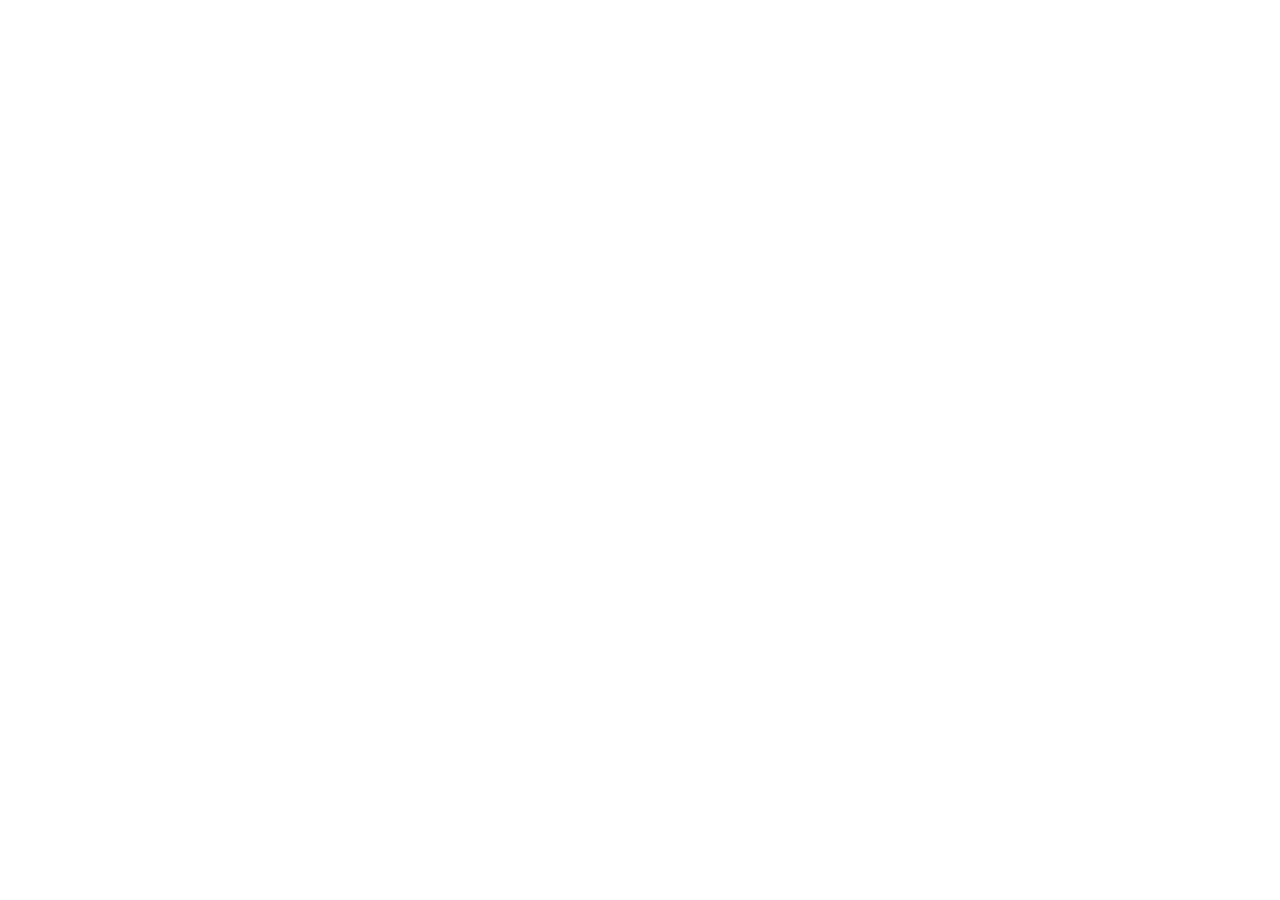
==== main/home.html @ 8ddf6fe3 "ログイン画面" ====
﻿<!DOCTYPE html>
<html lang="ja">
<head>
    <meta charset="UTF-8">
    <title>梟の研究所</title>
    <link rel="stylesheet" href="css/LGN/lgin.css" />
</head>
<body>
    <h1></h1>    
    <script src="js/LGN/lgin.js"></script>
</body>
</html>
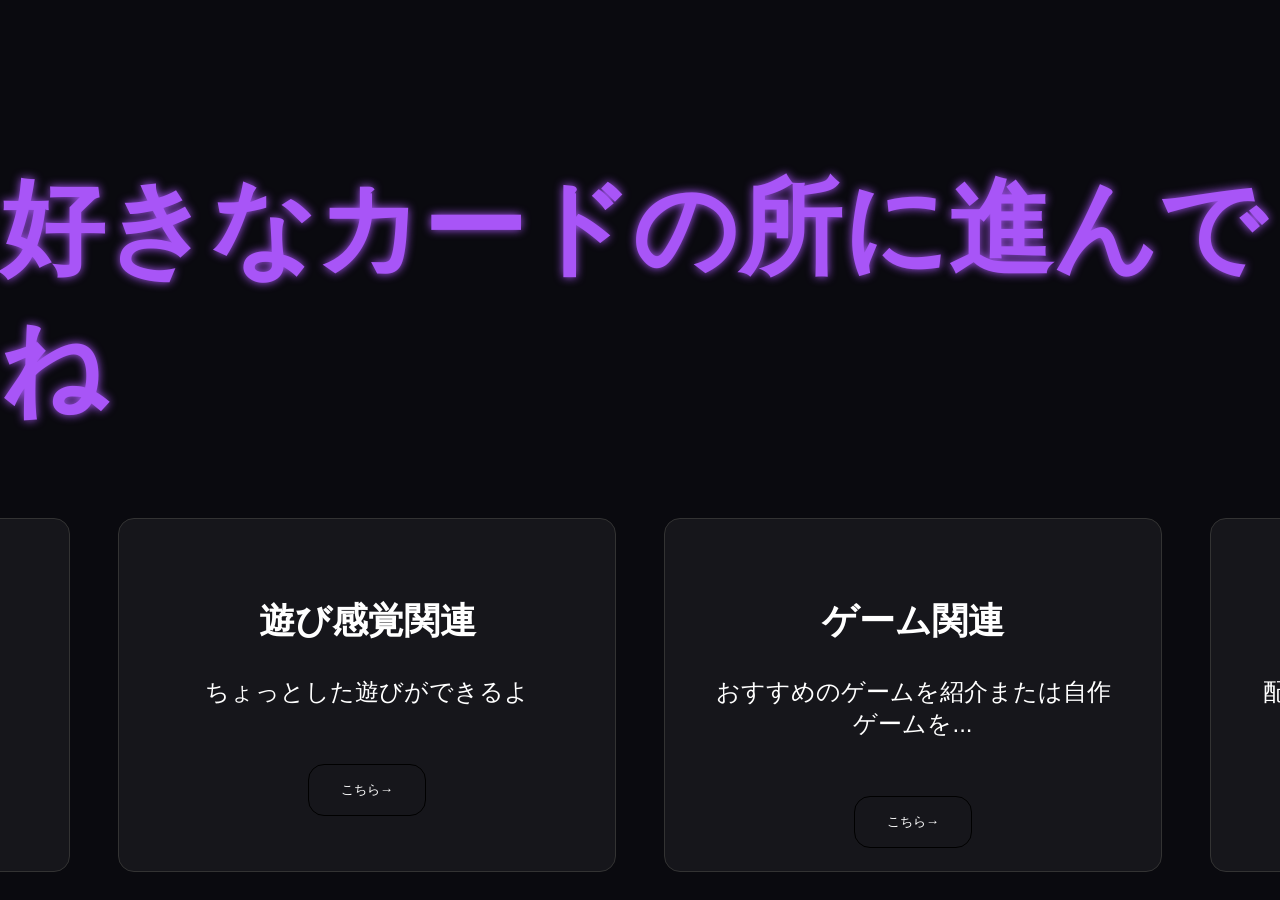
==== commit 0553cd9e: "main画面の作成、loadingの作成、画面遷移時のフラッシュを修正" ====
--- a/main/home.html
+++ b/main/home.html
@@ -3,10 +3,43 @@
 <head>
     <meta charset="UTF-8">
     <title>梟の研究所</title>
-    <link rel="stylesheet" href="css/LGN/lgin.css" />
+    <link rel="stylesheet" href="../css/MAIN/main.css" />
 </head>
 <body>
-    <h1></h1>    
-    <script src="js/LGN/lgin.js"></script>
+    <div class="wrapper">
+        <h1 class="title">好きなカードの所に進んでね</h1>
+
+        <div class="container">
+
+            <!--OBS関連-->
+            <div class="card">
+                <h2>OBS関連</h2>
+                <p>配信に役立つ機能を用意</p>
+                <button>こちら→</button>
+            </div>
+
+            <!--遊び関連-->
+            <div class="card">
+                <h2>遊び感覚関連</h2>
+                <p>ちょっとした遊びができるよ</p>
+                <button>こちら→</button>
+            </div>
+
+            <!--ゲーム関連-->
+            <div class="card">
+                <h2>ゲーム関連</h2>
+                <p>おすすめのゲームを紹介または自作ゲームを...</p>
+                <button>こちら→</button>
+            </div>
+
+            <!--今日のメモ-->
+            <div class="card">
+                <h2>今日のメモ</h2>
+                <p>配信で質問された内容をここに記載するぞ</p>
+                <button>こちら→</button>
+            </div>
+        </div>
+    </div>
+    <script src="../js/MAIN/main.js"></script>
 </body>
 </html>
--- a/css/MAIN/main.css
+++ b/css/MAIN/main.css
@@ -0,0 +1,81 @@
+html, body {
+    background: #0a0a0f;
+}
+body {
+    opacity: 0;
+    animation: fadeIn 0.9s ease forwards;
+    background: url("../../IMG/MAIN.jpg") no-repeat center center;
+    margin: 0;
+    color: #fff;
+    font-family: 'Segoe UI',sans-serif;
+}
+
+/*�z�u�֘A*/
+.wrapper {
+    display: flex;
+    flex-direction: column;
+    justify-content: center;
+    align-items: center;
+    height: 100vh;
+}
+.title {
+    margin-bottom: 50px;
+    margin-top: 10rem;
+    font-size: 6.5rem;
+    color: #a855f7;
+    text-shadow: 0 0 10px #a855f7;
+}
+.container {
+    display:flex;/*������*/
+    justify-content:center;
+    align-items:center;
+    height:100vh;
+    gap:3rem;
+}
+
+
+
+/*�J�[�h�n*/
+.card{
+    background:rgba(255, 255, 255, 0.05);
+    padding:3rem;
+    width:25rem;
+    height:16rem;
+    text-align:center;
+    font-size:1.5rem;
+    border:1px solid #333;
+    border-radius:1rem;
+    transition:0.5s;
+}
+
+/*�z�o�[��*/
+    .card:hover {
+        transform: translateY(-1rem);
+        box-shadow: 0 0 2rem #a855f7;
+        border: 2px solid #000000;
+        background: #a855f7a6
+    }
+
+/*�{�^��*/
+button {
+    margin-top: 2rem;
+    padding: 1rem 2rem;
+    border: 1px solid #000;
+    border-radius:1rem;/*�{����10px*/
+    background: transparent;
+    color: #fff;
+    cursor:pointer;
+    transition:0.3s;
+}
+    button:hover {
+        background: #9651d9d0;
+        border: 3px solid #000;
+        color: black;
+    }
+
+    
+@keyframes fadeIn {
+    to {
+        opacity: 1;
+    }
+}
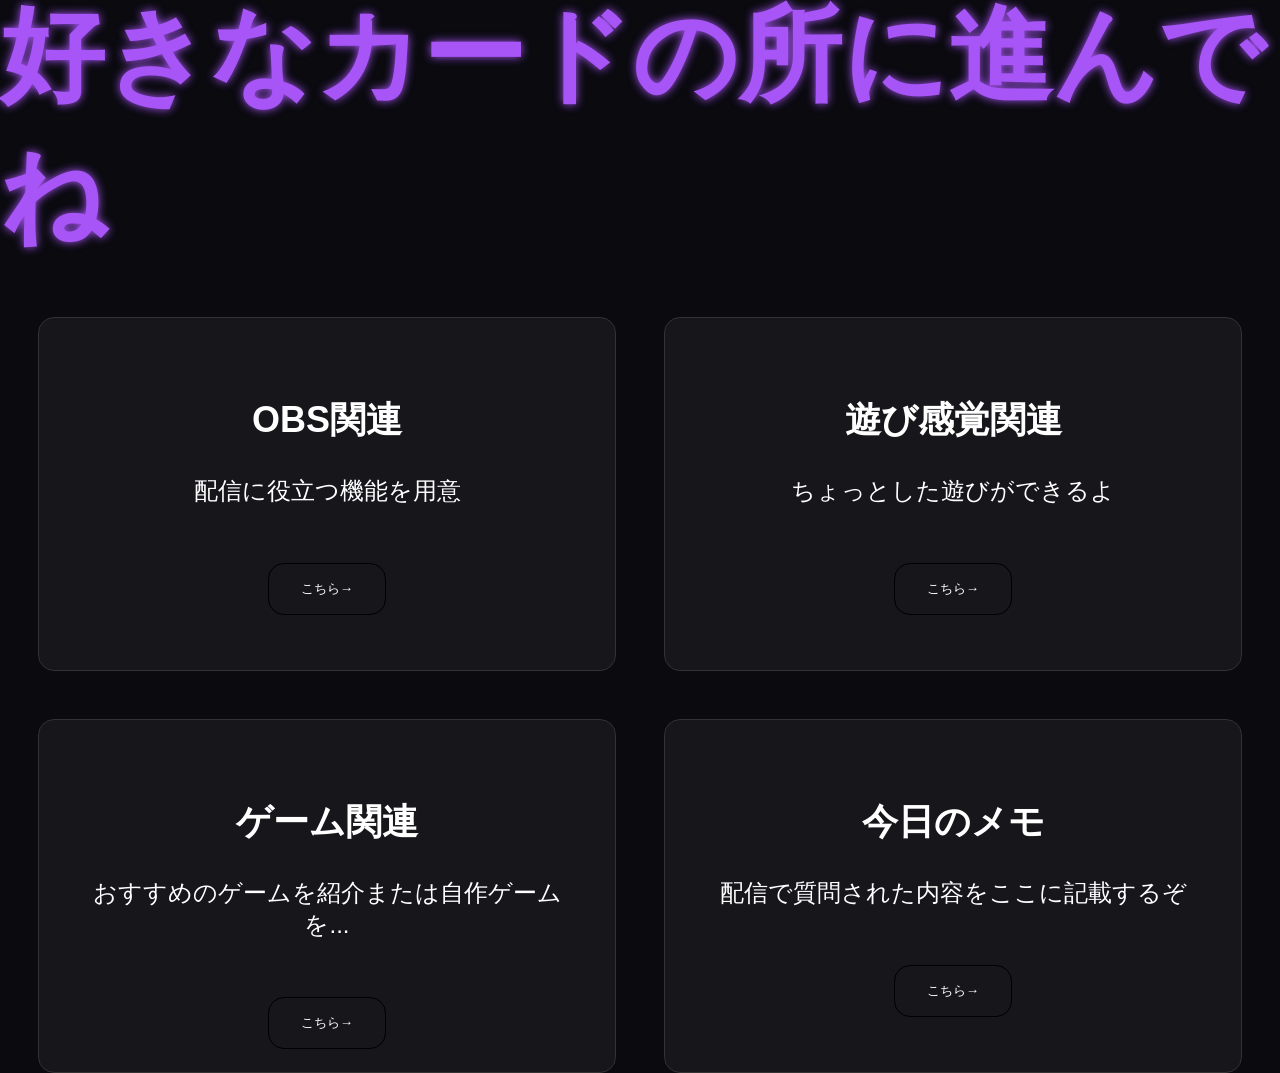
==== commit 50581fcf: "画面サイズ調整" ====
--- a/main/home.html
+++ b/main/home.html
@@ -6,6 +6,7 @@
     <link rel="stylesheet" href="../css/MAIN/main.css" />
 </head>
 <body>
+    <div class="bg"></div>
     <div class="wrapper">
         <h1 class="title">好きなカードの所に進んでね</h1>
 
--- a/css/MAIN/main.css
+++ b/css/MAIN/main.css
@@ -4,12 +4,32 @@
 body {
     opacity: 0;
     animation: fadeIn 0.9s ease forwards;
-    background: url("../../IMG/MAIN.jpg") no-repeat center center;
+/*    background: url("../../IMG/MAIN.jpg") no-repeat center center;
+    background-size: cover;
+    background-attachment: fixed;*/
     margin: 0;
     color: #fff;
     font-family: 'Segoe UI',sans-serif;
 }
 
+
+/* �w�i��p���C���[ */
+.bg {
+    position: fixed; /* ���������d�v */
+    top: 0;
+    left: 0;
+    width: 100%;
+    height: 100%;
+    background: url("../../IMG/MAIN.jpg") no-repeat center center;
+    background-size: cover;
+    z-index: -1; /* �R���e���c�̌�� */
+}
+
+/* �R���e���c�� */
+.wrapper {
+    position: relative;
+    z-index: 1;
+}
 /*�z�u�֘A*/
 .wrapper {
     display: flex;
@@ -26,26 +46,32 @@
     text-shadow: 0 0 10px #a855f7;
 }
 .container {
-    display:flex;/*������*/
-    justify-content:center;
-    align-items:center;
-    height:100vh;
-    gap:3rem;
+    display: flex; /*������*/
+    justify-content: center;
+    align-items: center;
+    height: 100vh;
+    gap: 3rem;
+    flex-wrap: wrap;
+}
+@media (max-width: 768px) {
+    .container {
+        flex-direction: column;
+    }
 }
 
 
-
 /*�J�[�h�n*/
-.card{
-    background:rgba(255, 255, 255, 0.05);
-    padding:3rem;
-    width:25rem;
-    height:16rem;
-    text-align:center;
-    font-size:1.5rem;
-    border:1px solid #333;
-    border-radius:1rem;
-    transition:0.5s;
+.card {
+    background: rgba(255, 255, 255, 0.05);
+    padding: 3rem;
+    width: 30rem;
+    max-width: 90%;
+    height: 16rem;
+    text-align: center;
+    font-size: 1.5rem;
+    border: 1px solid #333;
+    border-radius: 1rem;
+    transition: 0.5s;
 }
 
 /*�z�o�[��*/
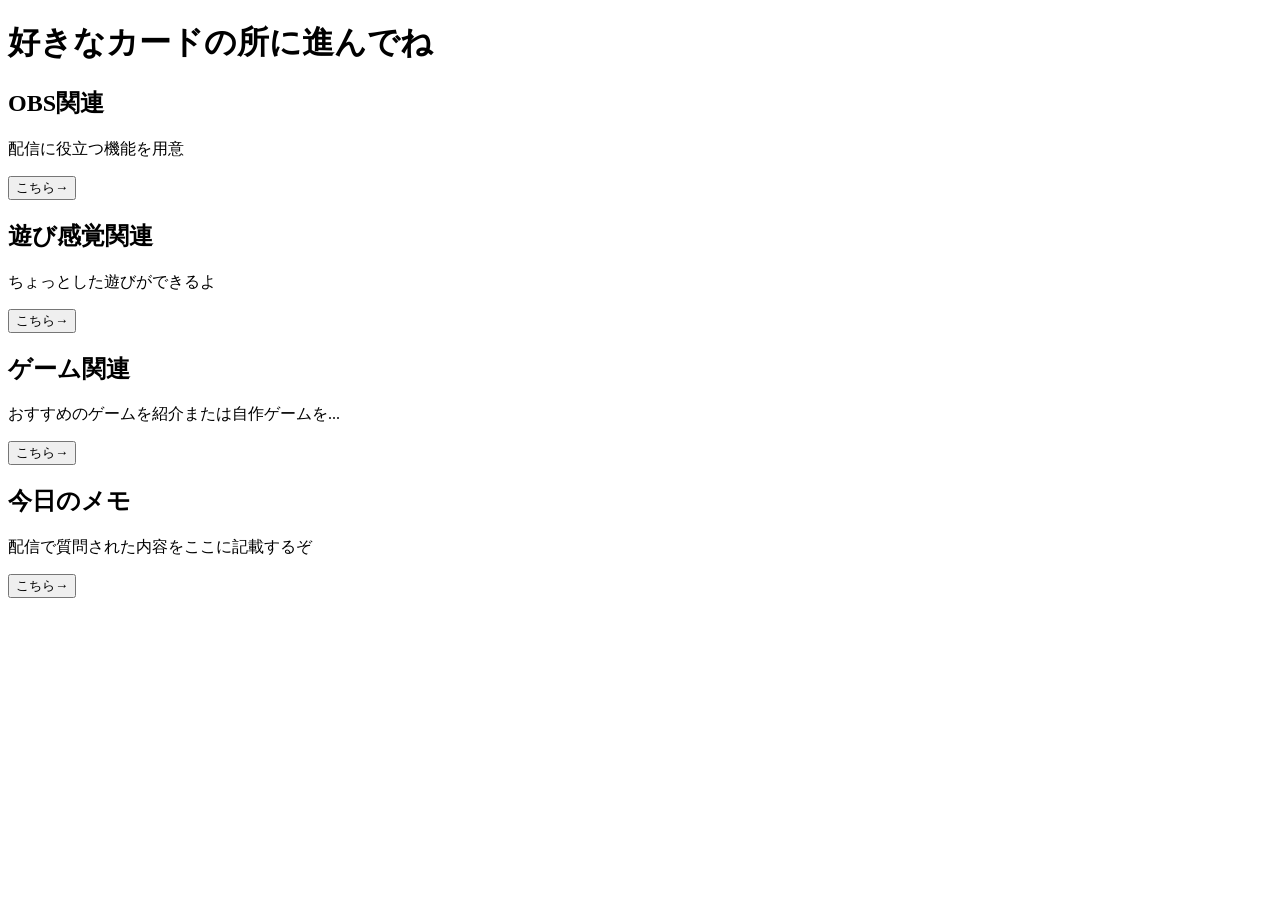
==== commit c1ae5ffc: "コミットできない" ====
--- a/main/home.html
+++ b/main/home.html
@@ -3,7 +3,7 @@
 <head>
     <meta charset="UTF-8">
     <title>梟の研究所</title>
-    <link rel="stylesheet" href="../css/MAIN/main.css" />
+    <link rel="stylesheet" href="css/MAIN/main.css" />
 </head>
 <body>
     <div class="bg"></div>
@@ -41,6 +41,6 @@
             </div>
         </div>
     </div>
-    <script src="../js/MAIN/main.js"></script>
+    <script src="js/MAIN/main.js"></script>
 </body>
 </html>
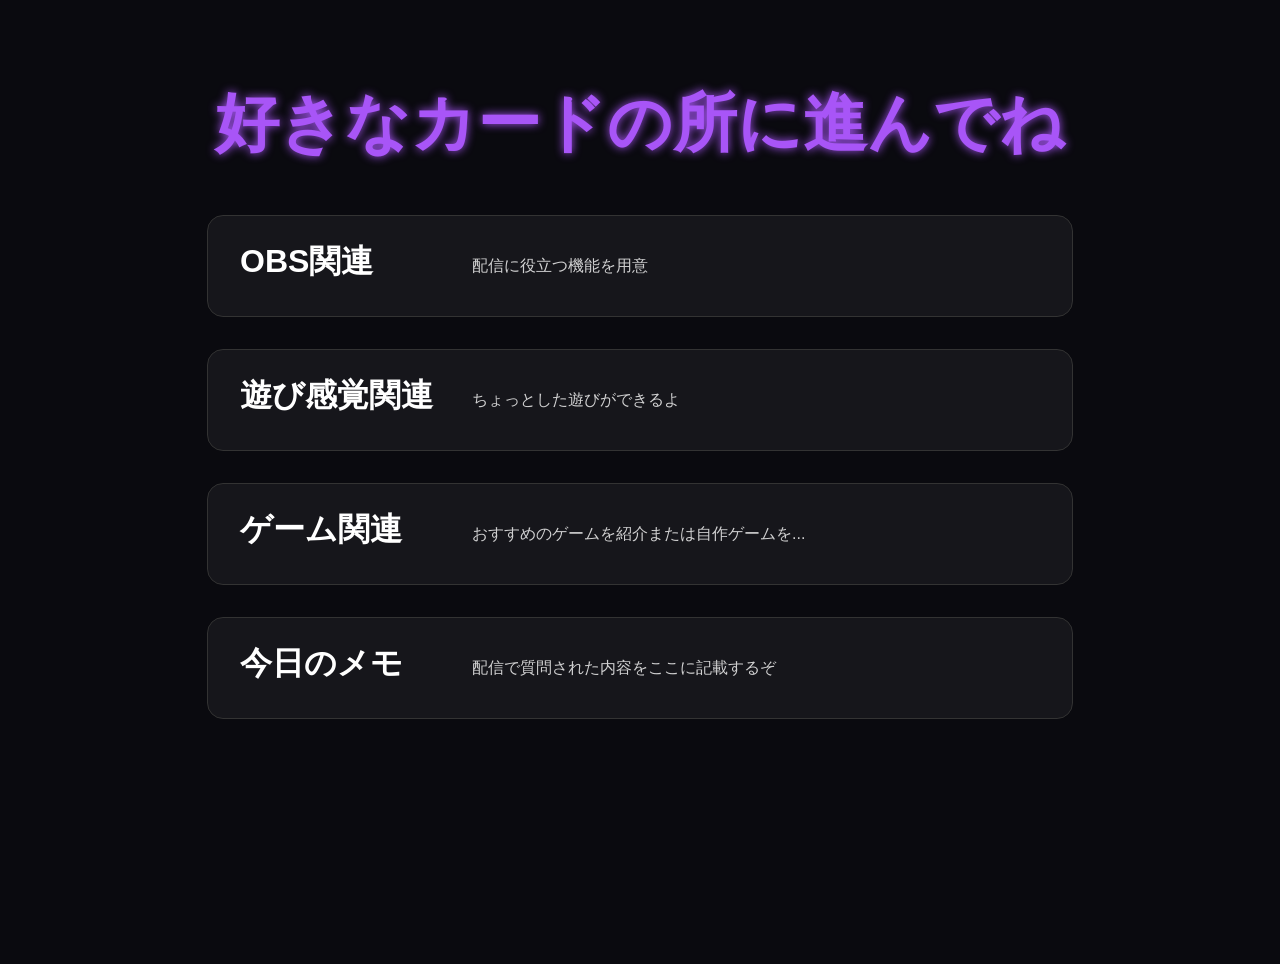
==== commit ea5115ec: "メイン画面のレイアウト修正" ====
--- a/main/home.html
+++ b/main/home.html
@@ -3,44 +3,66 @@
 <head>
     <meta charset="UTF-8">
     <title>梟の研究所</title>
-    <link rel="stylesheet" href="css/MAIN/main.css" />
+
+    <!--本番用-->
+    <link rel="stylesheet" href="/css/MAIN/main.css" />
+    <!--開発用-->
+    <!--<link rel="stylesheet" href="../css/MAIN/main.css" />-->
 </head>
 <body>
     <div class="bg"></div>
+
     <div class="wrapper">
         <h1 class="title">好きなカードの所に進んでね</h1>
 
         <div class="container">
 
-            <!--OBS関連-->
-            <div class="card">
-                <h2>OBS関連</h2>
-                <p>配信に役立つ機能を用意</p>
-                <button>こちら→</button>
+            <div class="card" data-link="obs.html">
+                <div class="card-title">
+                    <h2>OBS関連</h2>
+                </div>
+
+                <div class="card-content">
+                    <p>配信に役立つ機能を用意</p>
+                </div>
             </div>
 
-            <!--遊び関連-->
-            <div class="card">
-                <h2>遊び感覚関連</h2>
-                <p>ちょっとした遊びができるよ</p>
-                <button>こちら→</button>
+            <div class="card" data-link="play.html">
+                <div class="card-title">
+                    <h2>遊び感覚関連</h2>
+                </div>
+
+                <div class="card-content">
+                    <p>ちょっとした遊びができるよ</p>
+                </div>
             </div>
 
-            <!--ゲーム関連-->
-            <div class="card">
-                <h2>ゲーム関連</h2>
-                <p>おすすめのゲームを紹介または自作ゲームを...</p>
-                <button>こちら→</button>
+            <div class="card" data-link="game.html">
+                <div class="card-title">
+                    <h2>ゲーム関連</h2>
+                </div>
+
+                <div class="card-content">
+                    <p>おすすめのゲームを紹介または自作ゲームを...</p>
+                </div>
             </div>
 
-            <!--今日のメモ-->
-            <div class="card">
-                <h2>今日のメモ</h2>
-                <p>配信で質問された内容をここに記載するぞ</p>
-                <button>こちら→</button>
+            <div class="card" data-link="memo.html">
+                <div class="card-title">
+                    <h2>今日のメモ</h2>
+                </div>
+
+                <div class="card-content">
+                    <p>配信で質問された内容をここに記載するぞ</p>
+                </div>
             </div>
+
         </div>
     </div>
-    <script src="js/MAIN/main.js"></script>
+
+    <!--本番用-->
+    <script src="/js/MAIN/main.js"></script>
+    <!--開発用-->
+    <!--<script src="../js/MAIN/main.js"></script>-->
 </body>
 </html>
--- a/css/MAIN/main.css
+++ b/css/MAIN/main.css
@@ -0,0 +1,131 @@
+html, body {
+    background: #0a0a0f;
+}
+
+body {
+    opacity: 0;
+    animation: fadeIn 0.9s ease forwards;
+    margin: 0;
+    color: #fff;
+    font-family: 'Segoe UI', sans-serif;
+}
+
+/* �w�i */
+.bg {
+    position: fixed;
+    top: 0;
+    left: 0;
+    width: 100%;
+    height: 100%;
+    /*    �{�Ԋ�*/
+    background: url("/IMG/MAIN.jpg") no-repeat center center;
+    /*    �J����*/
+/*    background: url("../../IMG/MAIN.jpg") no-repeat center center;*/
+    background-size: cover;
+    z-index: -1;
+}
+
+/* �S�� */
+.wrapper {
+    display: flex;
+    flex-direction: column;
+    align-items: center;
+    min-height: 100vh; /* �������d�v */
+    padding: 2rem;
+}
+
+/* �^�C�g�� */
+.title {
+    margin: 3rem 0;
+    font-size: 4rem;
+    color: #a855f7;
+    text-shadow: 0 0 10px #a855f7;
+    text-align: center;
+}
+
+
+/* �R���e�i */
+.container {
+    display: flex;
+    flex-direction: column; /* ���c���� */
+    align-items: center;
+    gap: 2rem;
+    width: 100%;
+}
+
+/* �J�[�h */
+.card {
+    cursor: pointer;
+    display: flex;
+    align-items: center;
+    justify-content: space-between;
+    gap: 2rem;
+    background: rgba(255, 255, 255, 0.05);
+    padding: 1.5rem 2rem;
+    width: 50rem;
+    max-width: 90%;
+    min-height: 14px;
+    border: 1px solid #333;
+    border-radius: 1rem;
+    transition: 0.4s;
+}
+
+.card-title {
+    min-width: 200px;
+}
+
+    .card-title h2 {
+        margin: 0;
+        font-size: 2rem;
+    }
+
+.card-content {
+    flex: 1;
+}
+
+    .card-content p {
+        margin: 0;
+        opacity: 0.8;
+        line-height: 1.6;
+    }
+
+
+    .card h2 {
+        font-size: 2rem;
+        margin-bottom: 0.5rem;
+    }
+
+    .card p {
+        margin: 0;
+        opacity: 0.8;
+        line-height: 1.6;
+    }
+    /* �z�o�[ */
+    .card:hover {
+        transform: translateY(-10px) scale(1.03);
+        box-shadow: 0 0 20px #a855f7;
+        background: rgba(168, 85, 247, 0.6);
+    }
+
+/* ���X�|���V�u */
+@media (max-width: 768px) {
+    .title {
+        font-size: 2rem;
+    }
+
+    .container {
+        flex-direction: column;
+    }
+
+    .card {
+        width: 90%;
+        height: auto;
+    }
+}
+
+/* �t�F�[�h�C�� */
+@keyframes fadeIn {
+    to {
+        opacity: 1;
+    }
+}
--- a/css/MAIN/main.css
+++ b/css/MAIN/main.css
@@ -0,0 +1,131 @@
+html, body {
+    background: #0a0a0f;
+}
+
+body {
+    opacity: 0;
+    animation: fadeIn 0.9s ease forwards;
+    margin: 0;
+    color: #fff;
+    font-family: 'Segoe UI', sans-serif;
+}
+
+/* �w�i */
+.bg {
+    position: fixed;
+    top: 0;
+    left: 0;
+    width: 100%;
+    height: 100%;
+    /*    �{�Ԋ�*/
+    background: url("/IMG/MAIN.jpg") no-repeat center center;
+    /*    �J����*/
+/*    background: url("../../IMG/MAIN.jpg") no-repeat center center;*/
+    background-size: cover;
+    z-index: -1;
+}
+
+/* �S�� */
+.wrapper {
+    display: flex;
+    flex-direction: column;
+    align-items: center;
+    min-height: 100vh; /* �������d�v */
+    padding: 2rem;
+}
+
+/* �^�C�g�� */
+.title {
+    margin: 3rem 0;
+    font-size: 4rem;
+    color: #a855f7;
+    text-shadow: 0 0 10px #a855f7;
+    text-align: center;
+}
+
+
+/* �R���e�i */
+.container {
+    display: flex;
+    flex-direction: column; /* ���c���� */
+    align-items: center;
+    gap: 2rem;
+    width: 100%;
+}
+
+/* �J�[�h */
+.card {
+    cursor: pointer;
+    display: flex;
+    align-items: center;
+    justify-content: space-between;
+    gap: 2rem;
+    background: rgba(255, 255, 255, 0.05);
+    padding: 1.5rem 2rem;
+    width: 50rem;
+    max-width: 90%;
+    min-height: 14px;
+    border: 1px solid #333;
+    border-radius: 1rem;
+    transition: 0.4s;
+}
+
+.card-title {
+    min-width: 200px;
+}
+
+    .card-title h2 {
+        margin: 0;
+        font-size: 2rem;
+    }
+
+.card-content {
+    flex: 1;
+}
+
+    .card-content p {
+        margin: 0;
+        opacity: 0.8;
+        line-height: 1.6;
+    }
+
+
+    .card h2 {
+        font-size: 2rem;
+        margin-bottom: 0.5rem;
+    }
+
+    .card p {
+        margin: 0;
+        opacity: 0.8;
+        line-height: 1.6;
+    }
+    /* �z�o�[ */
+    .card:hover {
+        transform: translateY(-10px) scale(1.03);
+        box-shadow: 0 0 20px #a855f7;
+        background: rgba(168, 85, 247, 0.6);
+    }
+
+/* ���X�|���V�u */
+@media (max-width: 768px) {
+    .title {
+        font-size: 2rem;
+    }
+
+    .container {
+        flex-direction: column;
+    }
+
+    .card {
+        width: 90%;
+        height: auto;
+    }
+}
+
+/* �t�F�[�h�C�� */
+@keyframes fadeIn {
+    to {
+        opacity: 1;
+    }
+}
